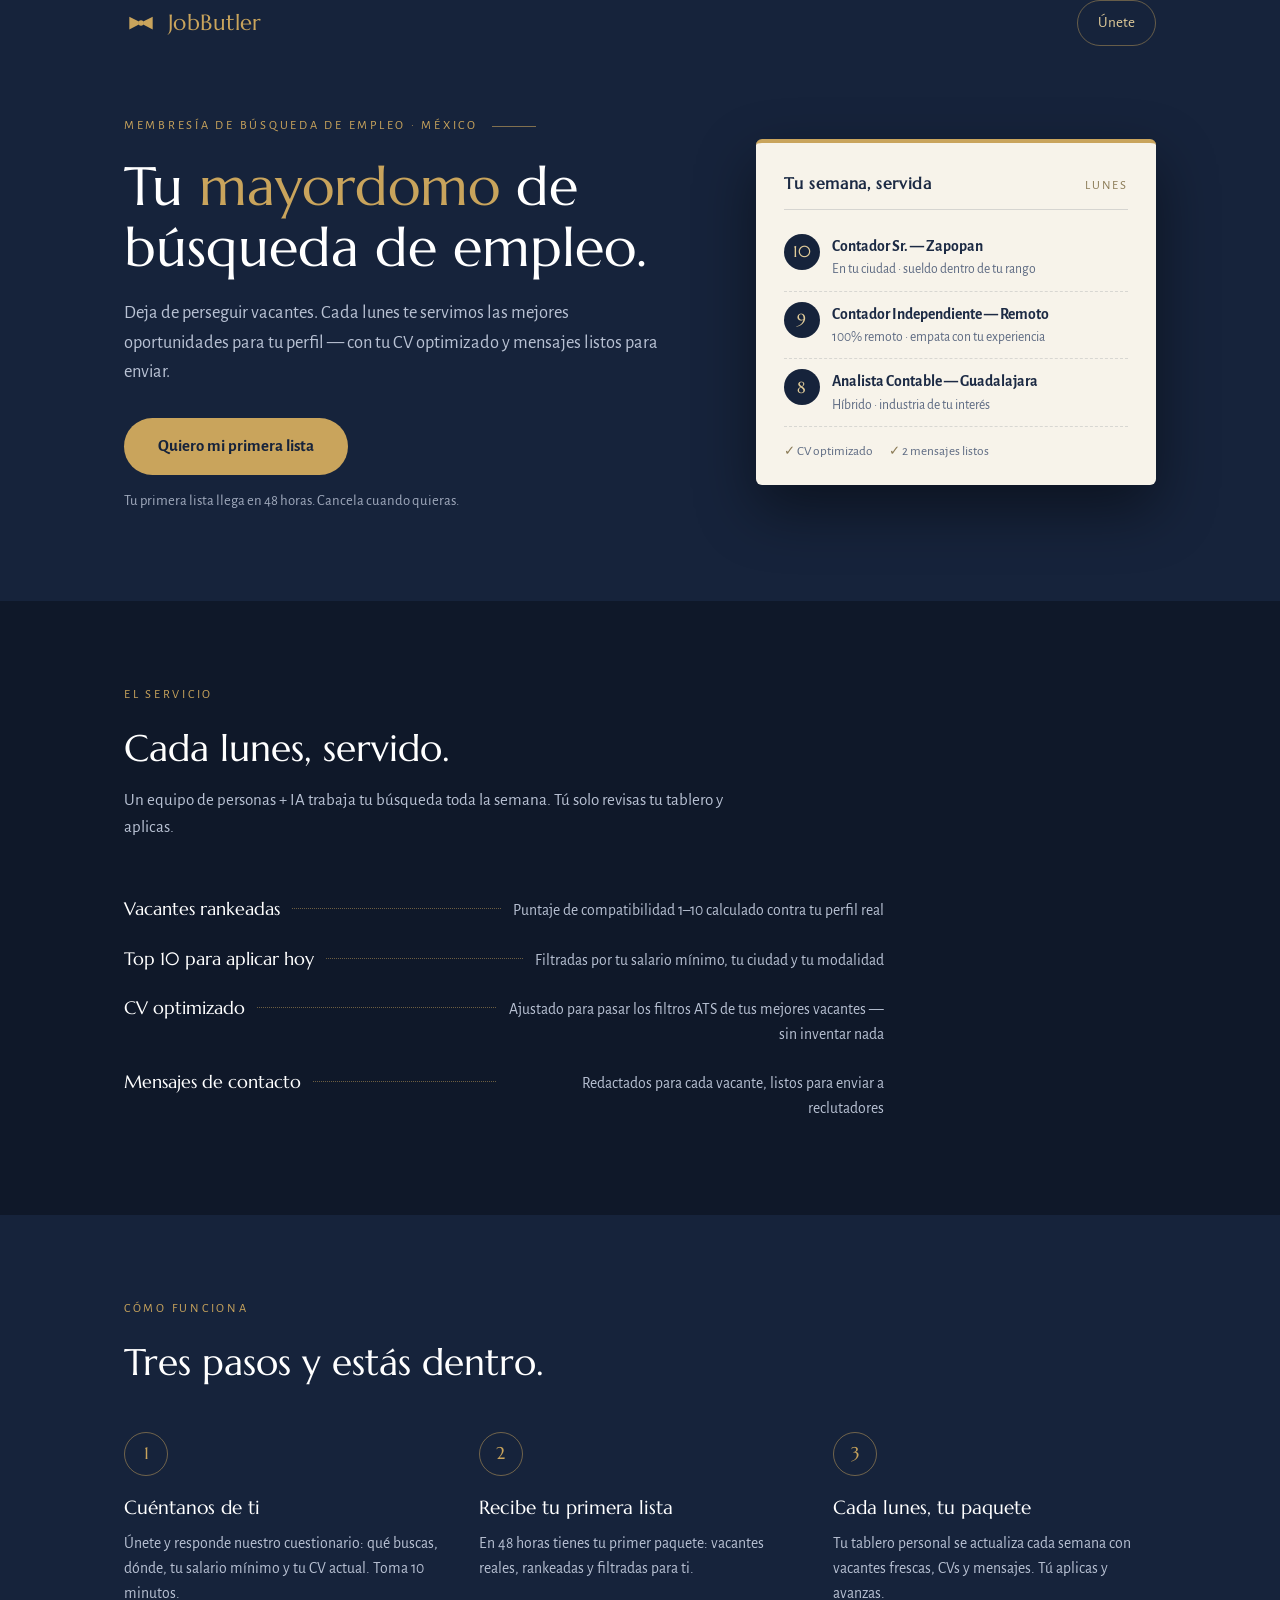
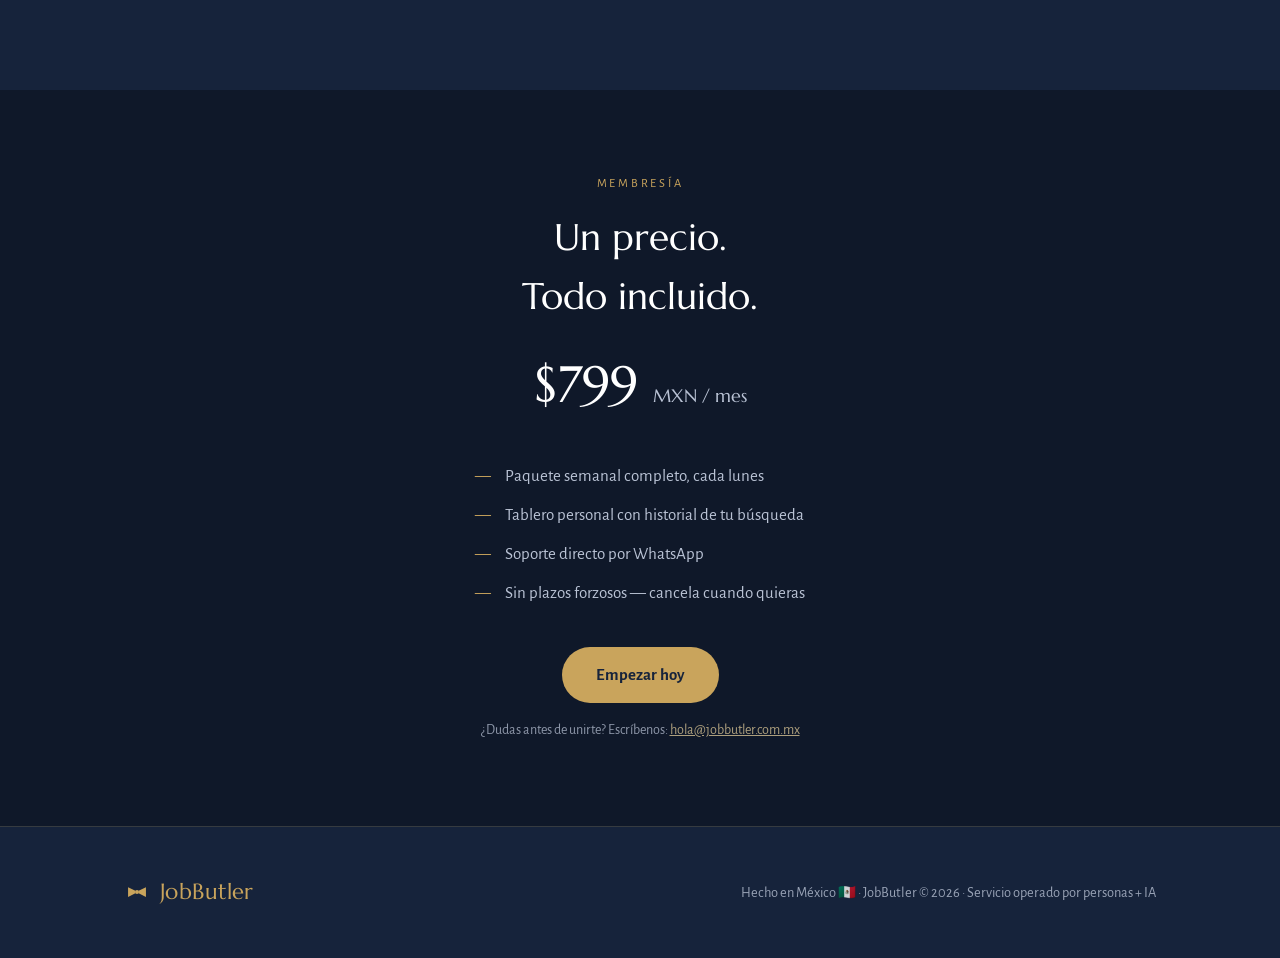
==== index.html @ 4d6b6c4d "fix(landing): correo de contacto a hola@jobbutler.com.mx" ====
<!DOCTYPE html>
<html lang="es">
<head>
<meta charset="UTF-8">
<meta name="viewport" content="width=device-width, initial-scale=1.0">
<title>JobButler — Tu mayordomo de búsqueda de empleo</title>
<meta name="description" content="JobButler es un servicio de membresía de búsqueda de empleo en México. Cada lunes recibes vacantes seleccionadas para tu perfil, tu CV optimizado para filtros ATS y mensajes listos para enviar. $799 MXN al mes.">
<meta property="og:title" content="JobButler — Tu mayordomo de búsqueda de empleo">
<meta property="og:description" content="Cada lunes: vacantes rankeadas para tu perfil, CV optimizado y mensajes listos. Primera lista en 48 horas.">
<meta property="og:type" content="website">
<link rel="icon" href="data:image/svg+xml,%3Csvg xmlns='http://www.w3.org/2000/svg' viewBox='0 0 64 64'%3E%3Crect width='64' height='64' rx='12' fill='%2316233B'/%3E%3Cpath d='M14 22 L28 30 L28 34 L14 42 Z M50 22 L36 30 L36 34 L50 42 Z' fill='%23C9A45C'/%3E%3Ccircle cx='32' cy='32' r='4.5' fill='%23C9A45C'/%3E%3C/svg%3E">
<link rel="preconnect" href="https://fonts.googleapis.com">
<link rel="preconnect" href="https://fonts.gstatic.com" crossorigin>
<link href="https://fonts.googleapis.com/css2?family=Marcellus&family=Alegreya+Sans:ital,wght@0,400;0,500;0,700;1,400&display=swap" rel="stylesheet">
<style>
  :root{
    --tinta:#16233B;
    --medianoche:#0F1829;
    --marfil:#F7F3EA;
    --oro:#C9A45C;
    --oro-palido:#E3CD9A;
    --niebla:#B9C2D4;
    --tinta-texto:#1C2A44;
  }
  *{margin:0;padding:0;box-sizing:border-box}
  html{scroll-behavior:smooth}
  body{
    background:var(--tinta);
    color:var(--niebla);
    font-family:"Alegreya Sans",system-ui,sans-serif;
    font-size:17px;line-height:1.6;
    -webkit-font-smoothing:antialiased;
  }
  h1,h2,.display{font-family:"Marcellus",serif;font-weight:400;color:#fff;text-wrap:balance}
  a{color:var(--oro-palido)}
  .wrap{max-width:1080px;margin:0 auto;padding:0 24px}

  /* ---- Nav ---- */
  nav{padding:22px 0}
  .nav-inner{display:flex;align-items:center;justify-content:space-between}
  .brand{display:flex;align-items:center;gap:10px;text-decoration:none}
  .brand span{font-family:"Marcellus",serif;font-size:1.35rem;color:var(--oro);letter-spacing:.02em}
  .nav-cta{font-size:.95rem;text-decoration:none;color:var(--oro-palido);border:1px solid rgba(201,164,92,.45);padding:10px 20px;border-radius:999px;transition:background .2s,color .2s;touch-action:manipulation}
  .nav-cta:hover{background:var(--oro);color:var(--tinta)}

  /* ---- Hero ---- */
  header.hero{padding-block:64px 88px}
  .hero-grid{display:grid;grid-template-columns:1.1fr .9fr;gap:56px;align-items:center}
  .eyebrow{
    display:inline-block;font-size:.78rem;letter-spacing:.22em;text-transform:uppercase;
    color:var(--oro);margin-bottom:20px;
  }
  .eyebrow::after{content:"";display:inline-block;width:44px;height:1px;background:var(--oro);margin-left:14px;vertical-align:middle;opacity:.6}
  h1{font-size:clamp(2.2rem,4.6vw,3.4rem);line-height:1.12;margin-bottom:20px}
  h1 em{font-style:normal;color:var(--oro)}
  .hero p.lead{font-size:1.15rem;max-width:32em;margin-bottom:32px}
  .cta{
    display:inline-block;background:var(--oro);color:var(--tinta);text-decoration:none;
    touch-action:manipulation;
    font-weight:700;font-size:1.05rem;padding:15px 34px;border-radius:999px;
    transition:transform .15s ease,box-shadow .15s ease;
  }
  .cta:hover{transform:translateY(-2px);box-shadow:0 10px 28px rgba(201,164,92,.28)}
  .cta:focus-visible,a:focus-visible{outline:2px solid var(--oro-palido);outline-offset:3px}
  .cta-note{display:block;margin-top:14px;font-size:.92rem;color:var(--niebla);opacity:.85}

  /* ---- La charola del lunes (signature) ---- */
  .charola{position:relative}
  .tray-card{
    background:var(--marfil);color:var(--tinta-texto);border-radius:6px;
    padding:28px 28px 22px;max-width:400px;margin-left:auto;
    box-shadow:0 24px 60px rgba(0,0,0,.45);
    border-top:4px solid var(--oro);
    animation:servir .7s ease-out both;
  }
  @keyframes servir{from{opacity:0;transform:translateY(22px)}to{opacity:1;transform:none}}
  @media (prefers-reduced-motion: reduce){
    .tray-card{animation:none}
    .cta{transition:none}
    html{scroll-behavior:auto}
  }
  .tray-head{display:flex;justify-content:space-between;align-items:baseline;border-bottom:1px solid rgba(28,42,68,.15);padding-bottom:12px;margin-bottom:14px}
  .tray-head strong{font-family:"Marcellus",serif;font-size:1.02rem;letter-spacing:.04em}
  .tray-head small{font-size:.78rem;letter-spacing:.14em;text-transform:uppercase;color:#8a7a55}
  .vacante{display:flex;gap:12px;align-items:flex-start;padding:10px 0;border-bottom:1px dashed rgba(28,42,68,.14)}
  .fit{
    flex:none;width:36px;height:36px;border-radius:50%;background:var(--tinta);color:var(--oro-palido);
    font-family:"Marcellus",serif;font-size:1rem;display:flex;align-items:center;justify-content:center;
  }
  .vacante .rol{font-size:.98rem;font-weight:700;color:var(--tinta-texto);margin:0}
  .vacante p{font-size:.85rem;color:#5d6a82}
  .tray-foot{display:flex;gap:16px;padding-top:14px;font-size:.83rem;color:#5d6a82}
  .tray-foot b{color:#8a7a55}

  /* ---- Menú de servicio ---- */
  section.menu{background:var(--medianoche);padding:84px 0}
  .section-eyebrow{font-size:.78rem;letter-spacing:.22em;text-transform:uppercase;color:var(--oro);display:block;margin-bottom:14px}
  h2{font-size:clamp(1.7rem,3vw,2.3rem);margin-bottom:8px}
  .menu-sub{margin-bottom:44px;max-width:36em}
  .menu-list{max-width:760px}
  .menu-item{display:flex;align-items:baseline;gap:12px;padding:10px 0}
  .menu-item .nombre{font-family:"Marcellus",serif;color:#fff;font-size:1.15rem;white-space:nowrap}
  .menu-item .puntos{flex:1;border-bottom:1px dotted rgba(201,164,92,.5);transform:translateY(-6px)}
  .menu-item .detalle{color:var(--niebla);font-size:.98rem;max-width:24em;text-align:right}

  /* ---- Cómo funciona ---- */
  section.pasos{padding-block:84px}
  .pasos-grid{display:grid;grid-template-columns:repeat(3,1fr);gap:32px;margin-top:40px}
  .paso .num{
    font-family:"Marcellus",serif;color:var(--oro);font-size:1.05rem;
    border:1px solid rgba(201,164,92,.5);width:44px;height:44px;border-radius:50%;
    display:flex;align-items:center;justify-content:center;margin-bottom:16px;
  }
  .paso h3{font-family:"Marcellus",serif;font-weight:400;color:#fff;font-size:1.2rem;margin-bottom:8px}
  .paso p{font-size:.98rem}

  /* ---- Precio ---- */
  section.precio{background:var(--medianoche);padding:84px 0;text-align:center}
  .precio-card{max-width:460px;margin:0 auto}
  .monto{font-family:"Marcellus",serif;color:#fff;font-size:3.2rem;margin:18px 0 4px}
  .monto small{font-size:1.1rem;color:var(--niebla)}
  .precio ul{list-style:none;margin:26px 0 34px;text-align:left;display:inline-block}
  .precio li{padding:6px 0 6px 30px;position:relative}
  .precio li::before{content:"—";color:var(--oro);position:absolute;left:0}
  .fine{font-size:.88rem;opacity:.75;margin-top:16px}

  /* ---- Footer ---- */
  footer{padding:48px 0;border-top:1px solid rgba(201,164,92,.18)}
  .foot-inner{display:flex;justify-content:space-between;align-items:center;gap:20px;flex-wrap:wrap}
  footer p{font-size:.9rem;opacity:.8}

  @media (max-width:820px){
    .hero-grid{grid-template-columns:1fr;gap:44px}
    .tray-card{margin:0 auto}
    .pasos-grid{grid-template-columns:1fr}
    .menu-item{flex-direction:column;gap:4px}
    .menu-item .nombre{white-space:normal}
    .menu-item .puntos{display:none}
    .menu-item .detalle{text-align:left;max-width:none}
    .menu-item{border-bottom:1px dotted rgba(201,164,92,.35);padding:14px 0}
  }
</style>
</head>
<body>

<nav class="wrap">
  <div class="nav-inner">
    <a class="brand" href="#" aria-label="JobButler inicio">
      <svg width="34" height="34" viewBox="0 0 64 64" aria-hidden="true"><path d="M10 20 L28 29 L28 35 L10 44 Z M54 20 L36 29 L36 35 L54 44 Z" fill="#C9A45C"/><circle cx="32" cy="32" r="5" fill="#C9A45C"/></svg>
      <span>JobButler</span>
    </a>
    <a class="nav-cta" href="https://buy.stripe.com/3cI00jcpn9BX68r1dqcwg00">Únete</a>
  </div>
</nav>

<header class="hero wrap">
  <div class="hero-grid">
    <div>
      <span class="eyebrow">Membresía de búsqueda de empleo · México</span>
      <h1>Tu <em>mayordomo</em> de búsqueda de empleo.</h1>
      <p class="lead">Deja de perseguir vacantes. Cada lunes te servimos las mejores oportunidades para tu perfil — con tu CV optimizado y mensajes listos para enviar.</p>
      <a class="cta" href="https://buy.stripe.com/3cI00jcpn9BX68r1dqcwg00">Quiero mi primera lista</a>
      <span class="cta-note">Tu primera lista llega en 48 horas. Cancela cuando quieras.</span>
    </div>
    <div class="charola">
      <div class="tray-card" role="img" aria-label="Ejemplo del paquete semanal de JobButler: tres vacantes con puntaje de compatibilidad, CV optimizado y mensajes listos">
        <div class="tray-head">
          <strong>Tu semana, servida</strong>
          <small>Lunes</small>
        </div>
        <div class="vacante">
          <div class="fit">10</div>
          <div><p class="rol">Contador Sr. — Zapopan</p><p>En tu ciudad · sueldo dentro de tu rango</p></div>
        </div>
        <div class="vacante">
          <div class="fit">9</div>
          <div><p class="rol">Contador Independiente — Remoto</p><p>100% remoto · empata con tu experiencia</p></div>
        </div>
        <div class="vacante">
          <div class="fit">8</div>
          <div><p class="rol">Analista Contable — Guadalajara</p><p>Híbrido · industria de tu interés</p></div>
        </div>
        <div class="tray-foot">
          <span><b>✓</b> CV optimizado</span>
          <span><b>✓</b> 2 mensajes listos</span>
        </div>
      </div>
    </div>
  </div>
</header>

<section class="menu">
  <div class="wrap">
    <span class="section-eyebrow">El servicio</span>
    <h2>Cada lunes, servido.</h2>
    <p class="menu-sub">Un equipo de personas + IA trabaja tu búsqueda toda la semana. Tú solo revisas tu tablero y aplicas.</p>
    <div class="menu-list">
      <div class="menu-item">
        <span class="nombre">Vacantes rankeadas</span><span class="puntos"></span>
        <span class="detalle">Puntaje de compatibilidad 1–10 calculado contra tu perfil real</span>
      </div>
      <div class="menu-item">
        <span class="nombre">Top 10 para aplicar hoy</span><span class="puntos"></span>
        <span class="detalle">Filtradas por tu salario mínimo, tu ciudad y tu modalidad</span>
      </div>
      <div class="menu-item">
        <span class="nombre">CV optimizado</span><span class="puntos"></span>
        <span class="detalle">Ajustado para pasar los filtros ATS de tus mejores vacantes — sin inventar nada</span>
      </div>
      <div class="menu-item">
        <span class="nombre">Mensajes de contacto</span><span class="puntos"></span>
        <span class="detalle">Redactados para cada vacante, listos para enviar a reclutadores</span>
      </div>
    </div>
  </div>
</section>

<section class="pasos wrap">
  <span class="section-eyebrow">Cómo funciona</span>
  <h2>Tres pasos y estás dentro.</h2>
  <div class="pasos-grid">
    <div class="paso">
      <div class="num">1</div>
      <h3>Cuéntanos de ti</h3>
      <p>Únete y responde nuestro cuestionario: qué buscas, dónde, tu salario mínimo y tu CV actual. Toma 10 minutos.</p>
    </div>
    <div class="paso">
      <div class="num">2</div>
      <h3>Recibe tu primera lista</h3>
      <p>En 48 horas tienes tu primer paquete: vacantes reales, rankeadas y filtradas para ti.</p>
    </div>
    <div class="paso">
      <div class="num">3</div>
      <h3>Cada lunes, tu paquete</h3>
      <p>Tu tablero personal se actualiza cada semana con vacantes frescas, CVs y mensajes. Tú aplicas y avanzas.</p>
    </div>
  </div>
</section>

<section class="precio">
  <div class="wrap precio-card">
    <span class="section-eyebrow">Membresía</span>
    <h2>Un precio. Todo incluido.</h2>
    <div class="monto">$799 <small>MXN / mes</small></div>
    <ul>
      <li>Paquete semanal completo, cada lunes</li>
      <li>Tablero personal con historial de tu búsqueda</li>
      <li>Soporte directo por WhatsApp</li>
      <li>Sin plazos forzosos — cancela cuando quieras</li>
    </ul>
    <br>
    <a class="cta" href="https://buy.stripe.com/3cI00jcpn9BX68r1dqcwg00">Empezar hoy</a>
    <p class="fine">¿Dudas antes de unirte? Escríbenos: <a href="mailto:hola@jobbutler.com.mx">hola@jobbutler.com.mx</a></p>
  </div>
</section>

<footer>
  <div class="wrap foot-inner">
    <a class="brand" href="#" aria-label="JobButler">
      <svg width="26" height="26" viewBox="0 0 64 64" aria-hidden="true"><path d="M10 20 L28 29 L28 35 L10 44 Z M54 20 L36 29 L36 35 L54 44 Z" fill="#C9A45C"/><circle cx="32" cy="32" r="5" fill="#C9A45C"/></svg>
      <span>JobButler</span>
    </a>
    <p>Hecho en México 🇲🇽 · JobButler © 2026 · Servicio operado por personas + IA</p>
  </div>
</footer>

</body>
</html>
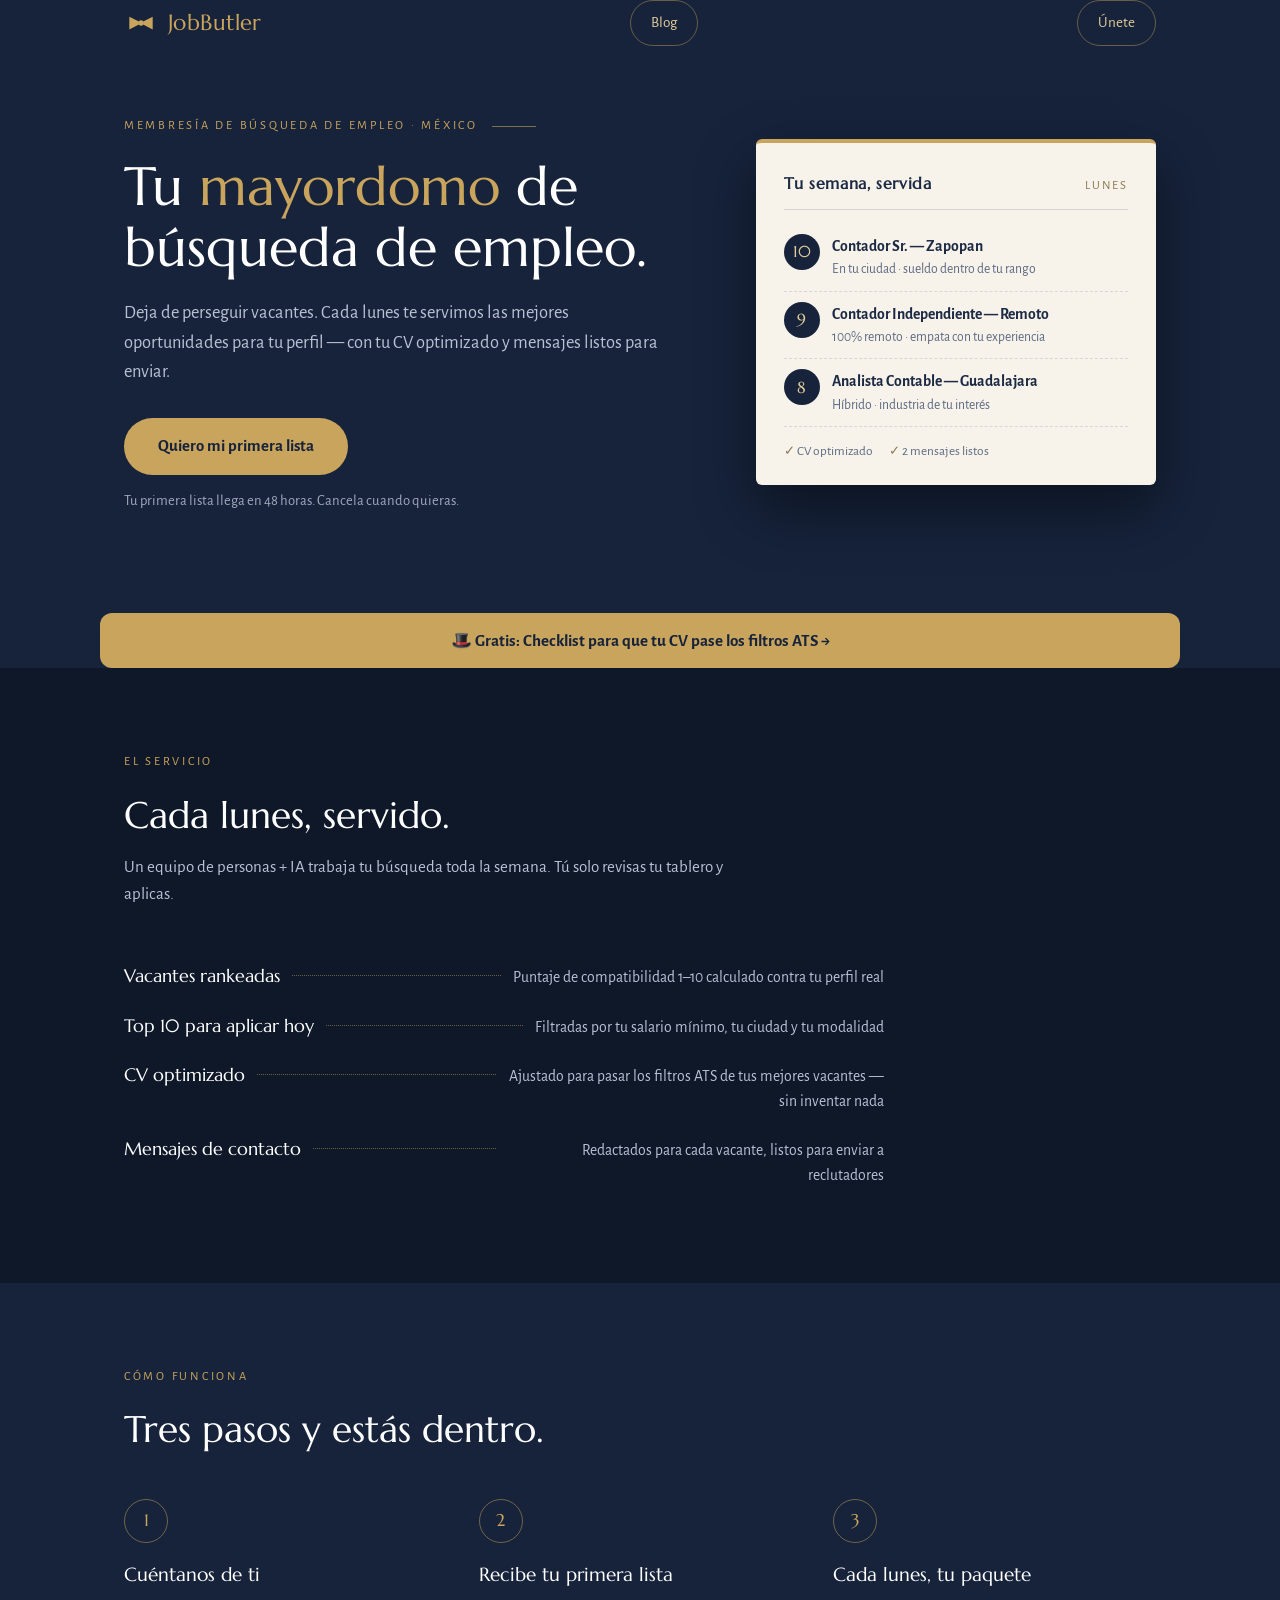
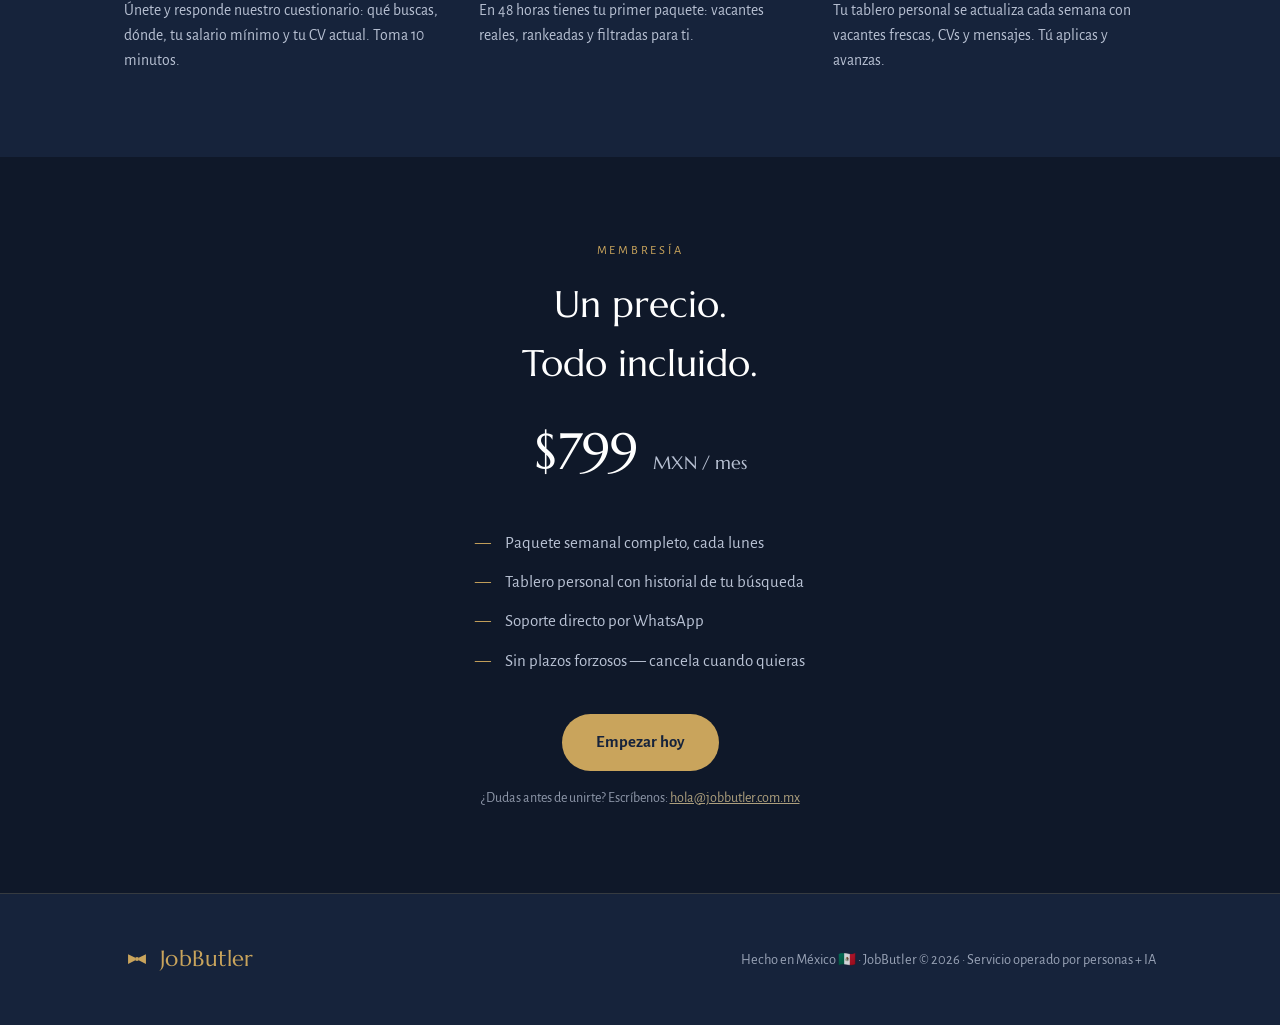
==== commit fe4cda30: "feat: blog + lead magnet — index.html" ====
--- a/index.html
+++ b/index.html
@@ -4,10 +4,23 @@
 <meta charset="UTF-8">
 <meta name="viewport" content="width=device-width, initial-scale=1.0">
 <title>JobButler — Tu mayordomo de búsqueda de empleo</title>
-<meta name="description" content="JobButler es un servicio de membresía de búsqueda de empleo en México. Cada lunes recibes vacantes seleccionadas para tu perfil, tu CV optimizado para filtros ATS y mensajes listos para enviar. $799 MXN al mes.">
+<meta name="description" content="Servicio de búsqueda de empleo en México: cada lunes, vacantes para tu perfil, CV optimizado para ATS y mensajes listos. Membresía $799 MXN/mes.">
 <meta property="og:title" content="JobButler — Tu mayordomo de búsqueda de empleo">
 <meta property="og:description" content="Cada lunes: vacantes rankeadas para tu perfil, CV optimizado y mensajes listos. Primera lista en 48 horas.">
 <meta property="og:type" content="website">
+<meta property="og:url" content="https://jobbutler.com.mx/">
+<meta property="og:site_name" content="JobButler">
+<meta property="og:locale" content="es_MX">
+<meta property="og:image" content="https://jobbutler.com.mx/og-image.png">
+<meta property="og:image:width" content="1200">
+<meta property="og:image:height" content="630">
+<meta property="og:image:alt" content="JobButler — tu mayordomo de búsqueda de empleo. jobbutler.com.mx · $799 MXN al mes.">
+<meta name="twitter:card" content="summary_large_image">
+<meta name="twitter:title" content="JobButler — Tu mayordomo de búsqueda de empleo">
+<meta name="twitter:description" content="Cada lunes: vacantes rankeadas para tu perfil, CV optimizado y mensajes listos. Primera lista en 48 horas.">
+<meta name="twitter:image" content="https://jobbutler.com.mx/og-image.png">
+<link rel="canonical" href="https://jobbutler.com.mx/">
+<meta name="theme-color" content="#16233B">
 <link rel="icon" href="data:image/svg+xml,%3Csvg xmlns='http://www.w3.org/2000/svg' viewBox='0 0 64 64'%3E%3Crect width='64' height='64' rx='12' fill='%2316233B'/%3E%3Cpath d='M14 22 L28 30 L28 34 L14 42 Z M50 22 L36 30 L36 34 L50 42 Z' fill='%23C9A45C'/%3E%3Ccircle cx='32' cy='32' r='4.5' fill='%23C9A45C'/%3E%3C/svg%3E">
 <link rel="preconnect" href="https://fonts.googleapis.com">
 <link rel="preconnect" href="https://fonts.gstatic.com" crossorigin>
@@ -140,6 +153,42 @@
     .menu-item{border-bottom:1px dotted rgba(201,164,92,.35);padding:14px 0}
   }
 </style>
+<script type="application/ld+json">
+{
+  "@context": "https://schema.org",
+  "@graph": [
+    {
+      "@type": "Organization",
+      "@id": "https://jobbutler.com.mx/#organization",
+      "name": "JobButler",
+      "url": "https://jobbutler.com.mx/",
+      "email": "hola@jobbutler.com.mx",
+      "logo": "https://jobbutler.com.mx/og-image.png",
+      "description": "Servicio de membresía de búsqueda de empleo en México.",
+      "areaServed": { "@type": "Country", "name": "México" },
+      "sameAs": [
+        "https://www.instagram.com/jobbutler.mx/",
+        "https://www.facebook.com/profile.php?id=61591556472689"
+      ]
+    },
+    {
+      "@type": "Service",
+      "name": "Membresía JobButler",
+      "serviceType": "Búsqueda de empleo asistida",
+      "provider": { "@id": "https://jobbutler.com.mx/#organization" },
+      "areaServed": { "@type": "Country", "name": "México" },
+      "description": "Cada lunes: vacantes seleccionadas y rankeadas para tu perfil, CV optimizado para filtros ATS y mensajes listos para enviar.",
+      "offers": {
+        "@type": "Offer",
+        "price": "799",
+        "priceCurrency": "MXN",
+        "url": "https://jobbutler.com.mx/",
+        "availability": "https://schema.org/InStock"
+      }
+    }
+  ]
+}
+</script>
 </head>
 <body>
 
@@ -149,6 +198,7 @@
       <svg width="34" height="34" viewBox="0 0 64 64" aria-hidden="true"><path d="M10 20 L28 29 L28 35 L10 44 Z M54 20 L36 29 L36 35 L54 44 Z" fill="#C9A45C"/><circle cx="32" cy="32" r="5" fill="#C9A45C"/></svg>
       <span>JobButler</span>
     </a>
+    <a class="nav-cta" href="/blog/" style="margin-right:10px">Blog</a>
     <a class="nav-cta" href="https://buy.stripe.com/3cI00jcpn9BX68r1dqcwg00">Únete</a>
   </div>
 </nav>
@@ -188,6 +238,12 @@
     </div>
   </div>
 </header>
+
+<section class="wrap" style="padding:12px 0 0">
+  <a href="/checklist" style="display:block;background:var(--oro);color:var(--tinta);text-align:center;padding:14px;border-radius:12px;text-decoration:none;font-weight:700">
+    🎩 Gratis: Checklist para que tu CV pase los filtros ATS →
+  </a>
+</section>
 
 <section class="menu">
   <div class="wrap">
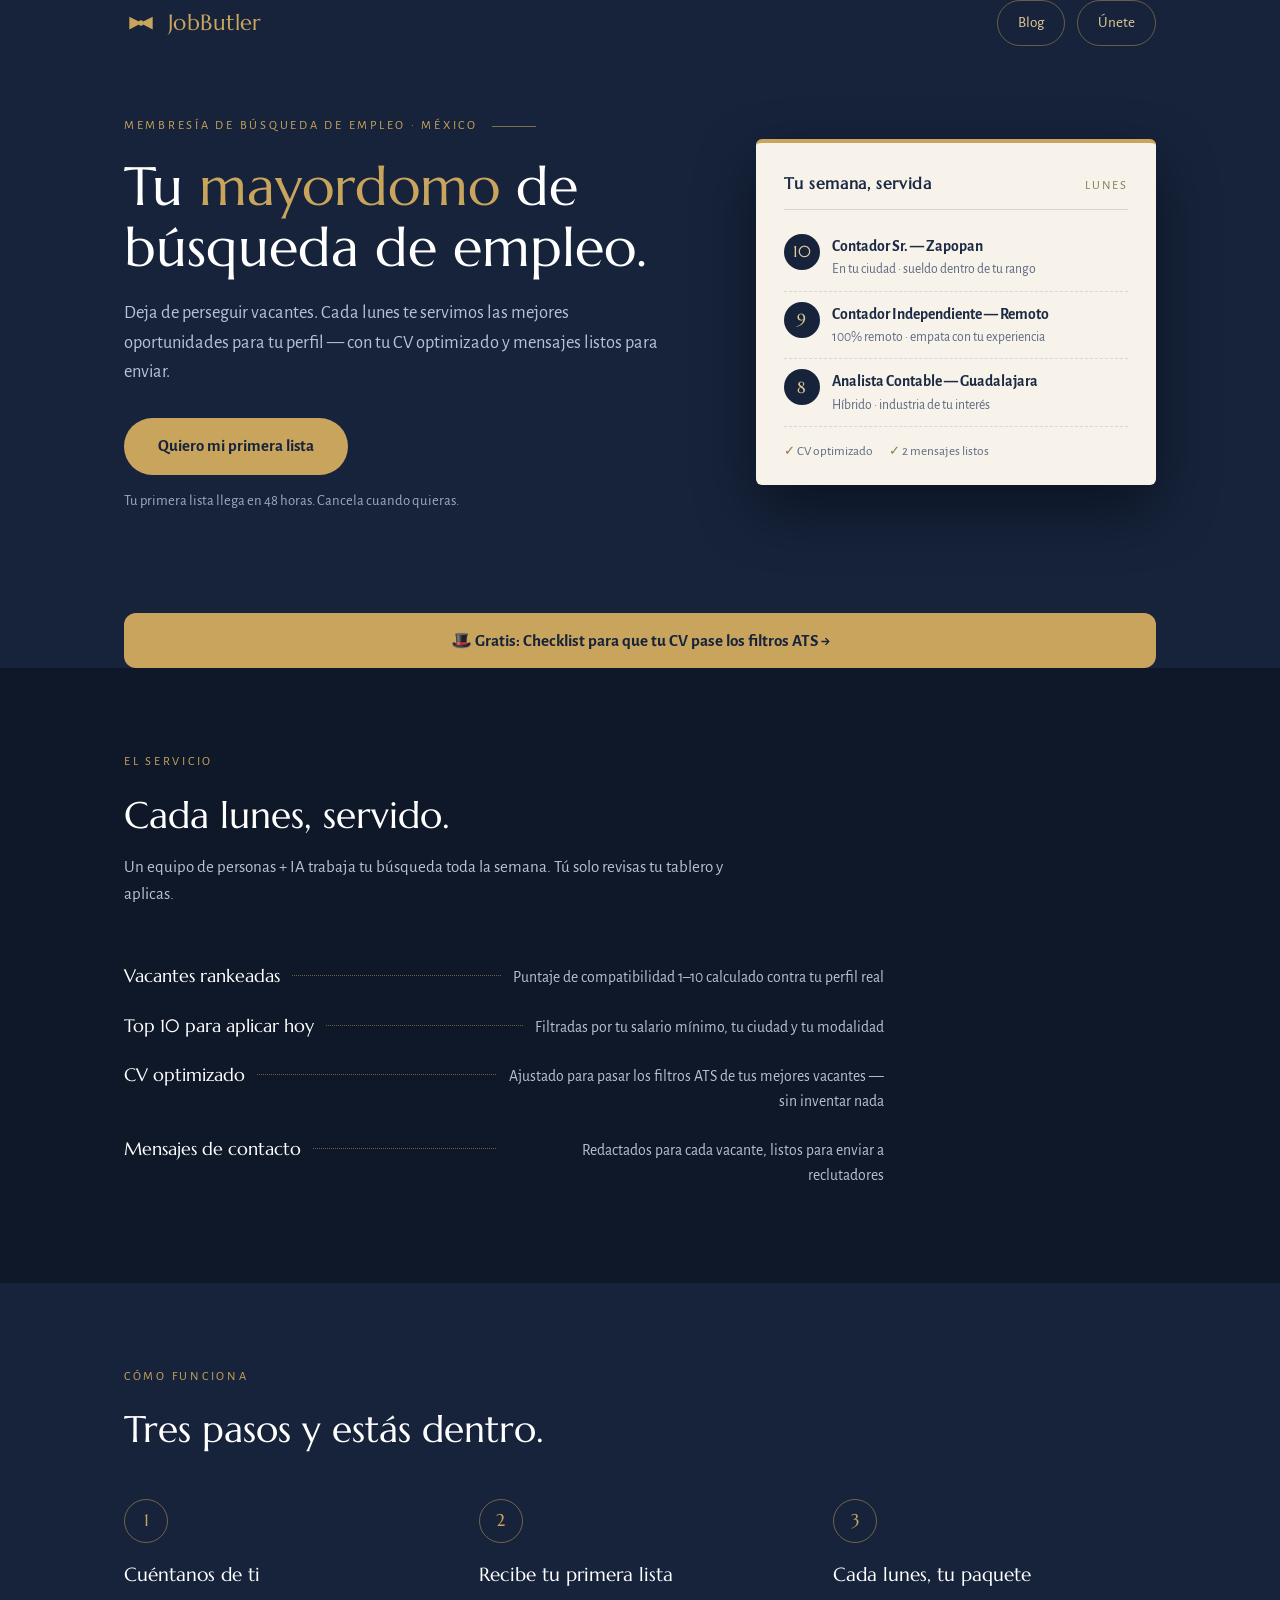
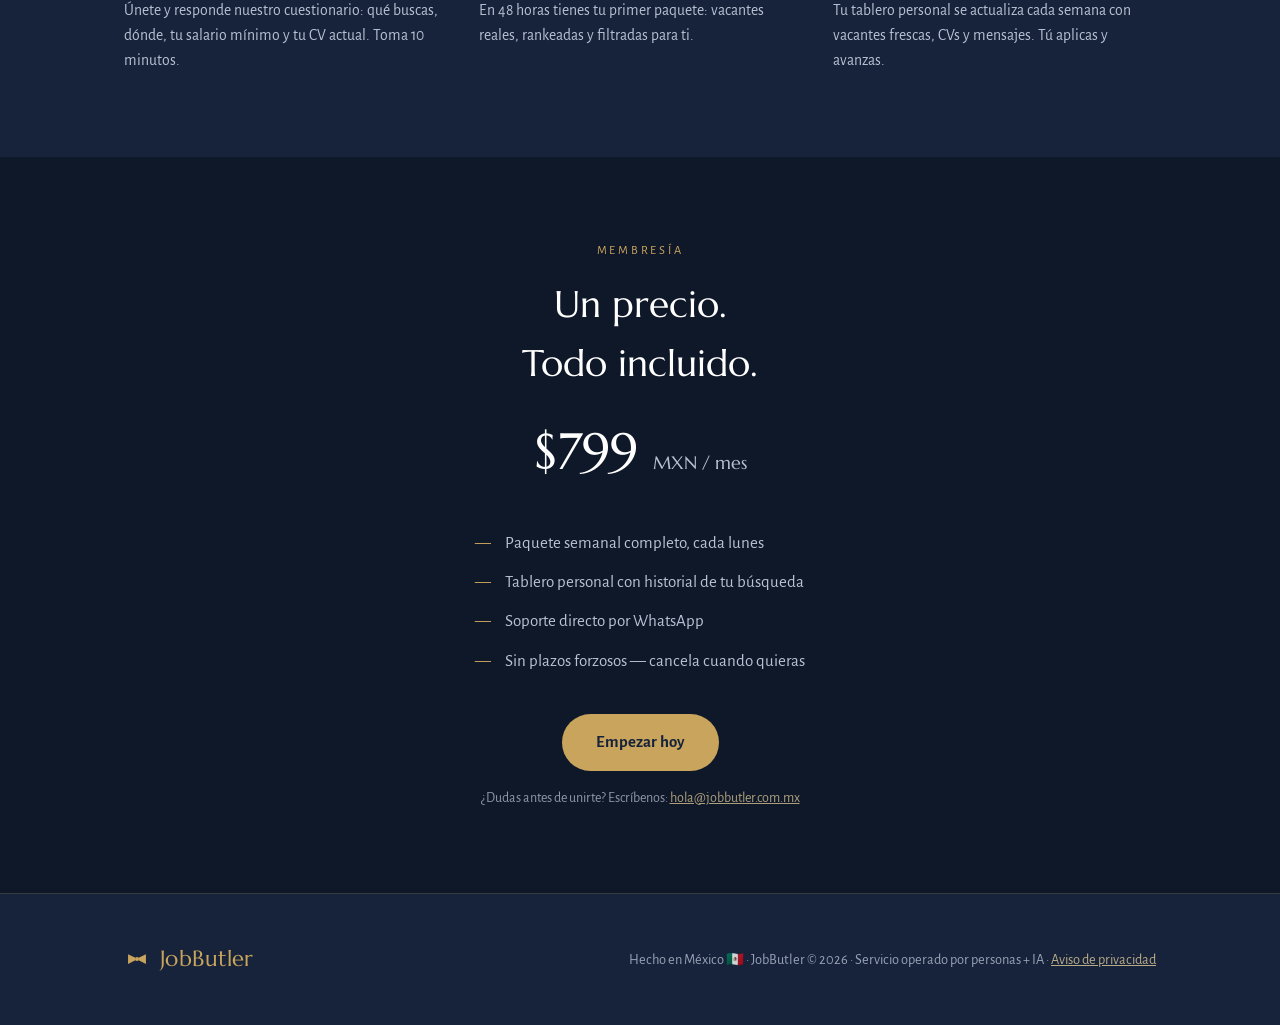
==== commit 5f4c85c8: "feat(landing): sync — aviso de privacidad, artículo verificar-vacante-real y mejoras /gracias - Nuev" ====
--- a/index.html
+++ b/index.html
@@ -53,6 +53,7 @@
   .nav-inner{display:flex;align-items:center;justify-content:space-between}
   .brand{display:flex;align-items:center;gap:10px;text-decoration:none}
   .brand span{font-family:"Marcellus",serif;font-size:1.35rem;color:var(--oro);letter-spacing:.02em}
+  .nav-actions{display:flex;align-items:center;gap:12px}
   .nav-cta{font-size:.95rem;text-decoration:none;color:var(--oro-palido);border:1px solid rgba(201,164,92,.45);padding:10px 20px;border-radius:999px;transition:background .2s,color .2s;touch-action:manipulation}
   .nav-cta:hover{background:var(--oro);color:var(--tinta)}
 
@@ -189,6 +190,48 @@
   ]
 }
 </script>
+<!-- ============ Analytics JobButler ============ -->
+<!-- Google Analytics 4 -->
+<script async src="https://www.googletagmanager.com/gtag/js?id=G-FFX7Y2XMXC"></script>
+<script>
+  window.dataLayer = window.dataLayer || [];
+  function gtag(){dataLayer.push(arguments);}
+  gtag('js', new Date());
+  gtag('config', 'G-FFX7Y2XMXC');
+</script>
+<!-- Meta Pixel -->
+<script>
+  !function(f,b,e,v,n,t,s){if(f.fbq)return;n=f.fbq=function(){n.callMethod?
+  n.callMethod.apply(n,arguments):n.queue.push(arguments)};if(!f._fbq)f._fbq=n;
+  n.push=n;n.loaded=!0;n.version='2.0';n.queue=[];t=b.createElement(e);t.async=!0;
+  t.src=v;s=b.getElementsByTagName(e)[0];s.parentNode.insertBefore(t,s)}(window,
+  document,'script','https://connect.facebook.net/en_US/fbevents.js');
+  fbq('init', '1010331998433627');
+  fbq('track', 'PageView');
+</script>
+<noscript><img height="1" width="1" style="display:none"
+  src="https://www.facebook.com/tr?id=1010331998433627&ev=PageView&noscript=1"/></noscript>
+<!-- Eventos del embudo -->
+<script>
+  document.addEventListener('DOMContentLoaded', function () {
+    document.querySelectorAll('a[href*="buy.stripe.com"]').forEach(function (el) {
+      el.addEventListener('click', function () {
+        if (window.gtag) gtag('event', 'begin_checkout', {
+          currency: 'MXN', value: 799,
+          items: [{ item_name: 'Membresia JobButler' }]
+        });
+        if (window.fbq) fbq('track', 'InitiateCheckout', { currency: 'MXN', value: 799 });
+      });
+    });
+    document.querySelectorAll('a[href*="/checklist"]').forEach(function (el) {
+      el.addEventListener('click', function () {
+        if (window.gtag) gtag('event', 'generate_lead', { item_name: 'Checklist ATS' });
+        if (window.fbq) fbq('track', 'Lead', { content_name: 'Checklist ATS' });
+      });
+    });
+  });
+</script>
+<!-- ============ /Analytics JobButler ============ -->
 </head>
 <body>
 
@@ -198,8 +241,10 @@
       <svg width="34" height="34" viewBox="0 0 64 64" aria-hidden="true"><path d="M10 20 L28 29 L28 35 L10 44 Z M54 20 L36 29 L36 35 L54 44 Z" fill="#C9A45C"/><circle cx="32" cy="32" r="5" fill="#C9A45C"/></svg>
       <span>JobButler</span>
     </a>
-    <a class="nav-cta" href="/blog/" style="margin-right:10px">Blog</a>
-    <a class="nav-cta" href="https://buy.stripe.com/3cI00jcpn9BX68r1dqcwg00">Únete</a>
+    <div class="nav-actions">
+      <a class="nav-cta" href="/blog/">Blog</a>
+      <a class="nav-cta" href="https://buy.stripe.com/3cI00jcpn9BX68r1dqcwg00">Únete</a>
+    </div>
   </div>
 </nav>
 
@@ -239,7 +284,7 @@
   </div>
 </header>
 
-<section class="wrap" style="padding:12px 0 0">
+<section class="wrap" style="padding:12px 24px 0">
   <a href="/checklist" style="display:block;background:var(--oro);color:var(--tinta);text-align:center;padding:14px;border-radius:12px;text-decoration:none;font-weight:700">
     🎩 Gratis: Checklist para que tu CV pase los filtros ATS →
   </a>
@@ -316,7 +361,7 @@
       <svg width="26" height="26" viewBox="0 0 64 64" aria-hidden="true"><path d="M10 20 L28 29 L28 35 L10 44 Z M54 20 L36 29 L36 35 L54 44 Z" fill="#C9A45C"/><circle cx="32" cy="32" r="5" fill="#C9A45C"/></svg>
       <span>JobButler</span>
     </a>
-    <p>Hecho en México 🇲🇽 · JobButler © 2026 · Servicio operado por personas + IA</p>
+    <p>Hecho en México 🇲🇽 · JobButler © 2026 · Servicio operado por personas + IA · <a href="/privacidad">Aviso de privacidad</a></p>
   </div>
 </footer>
 
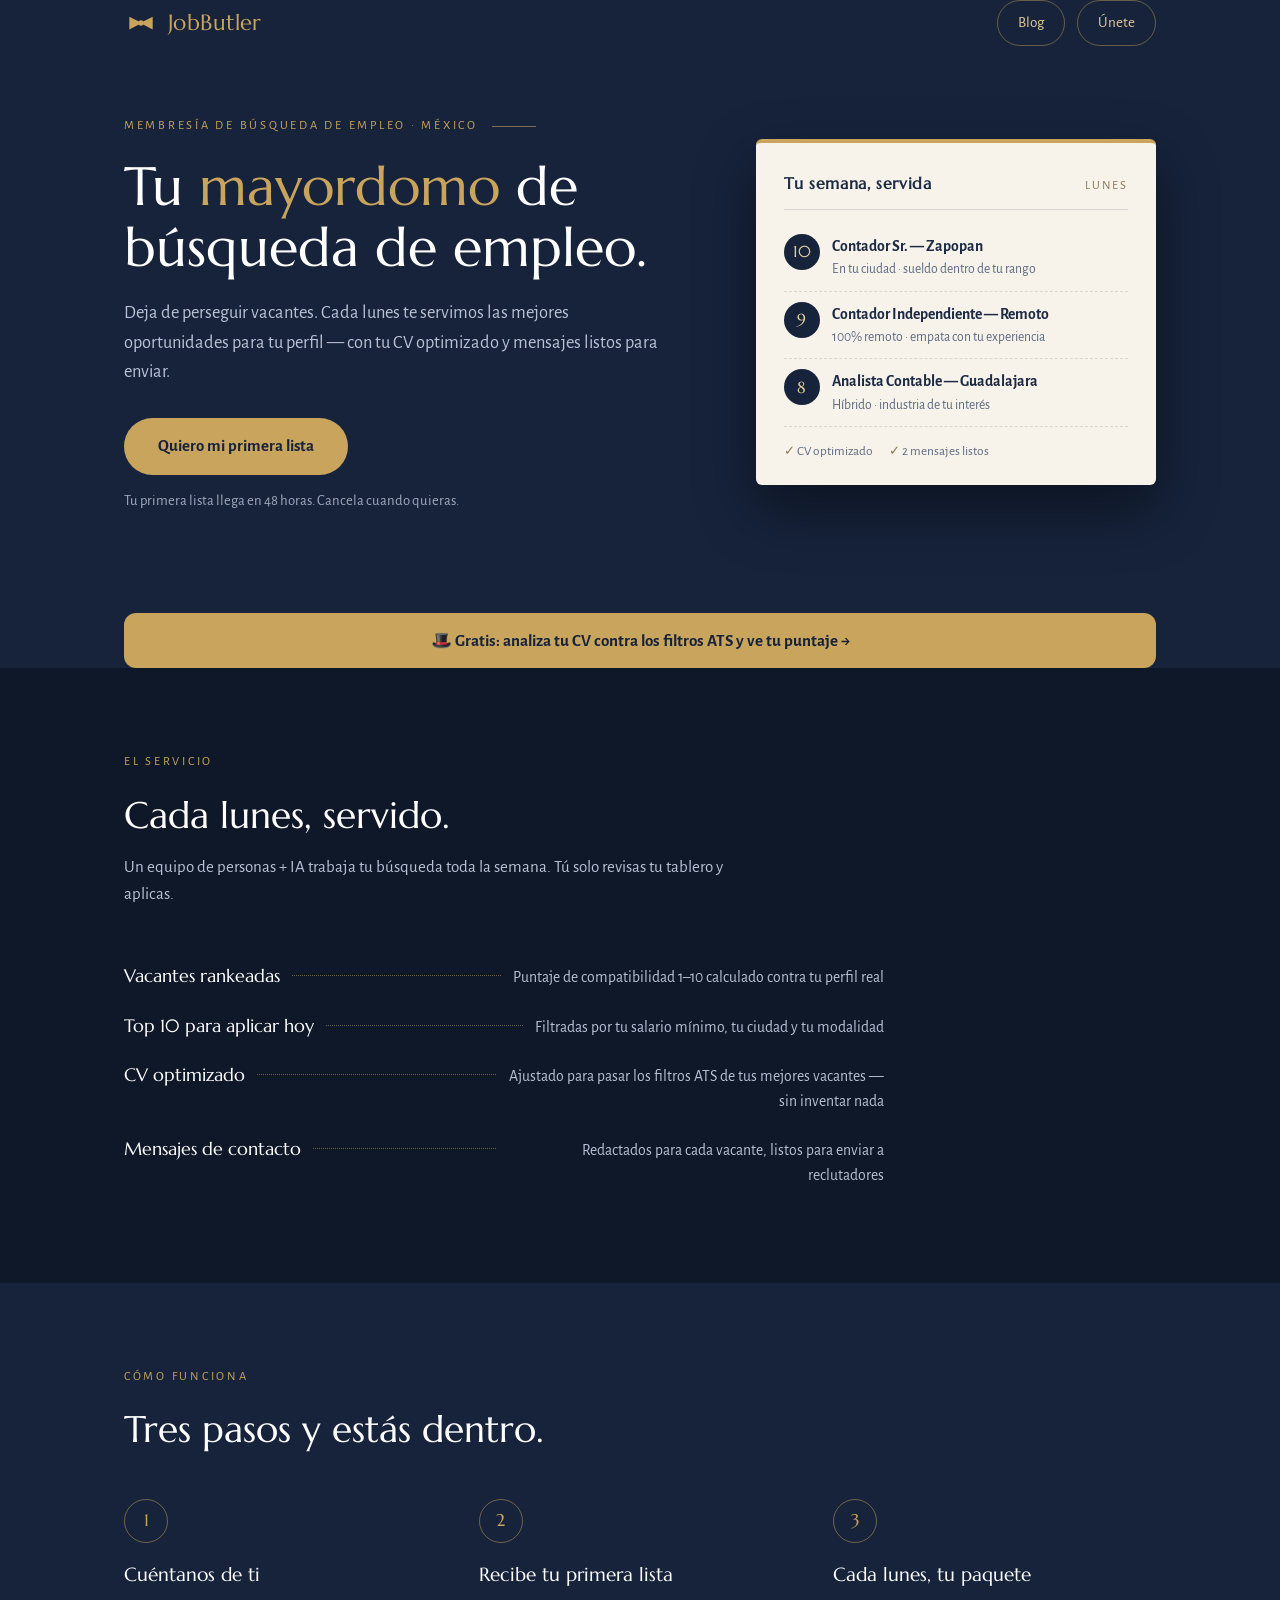
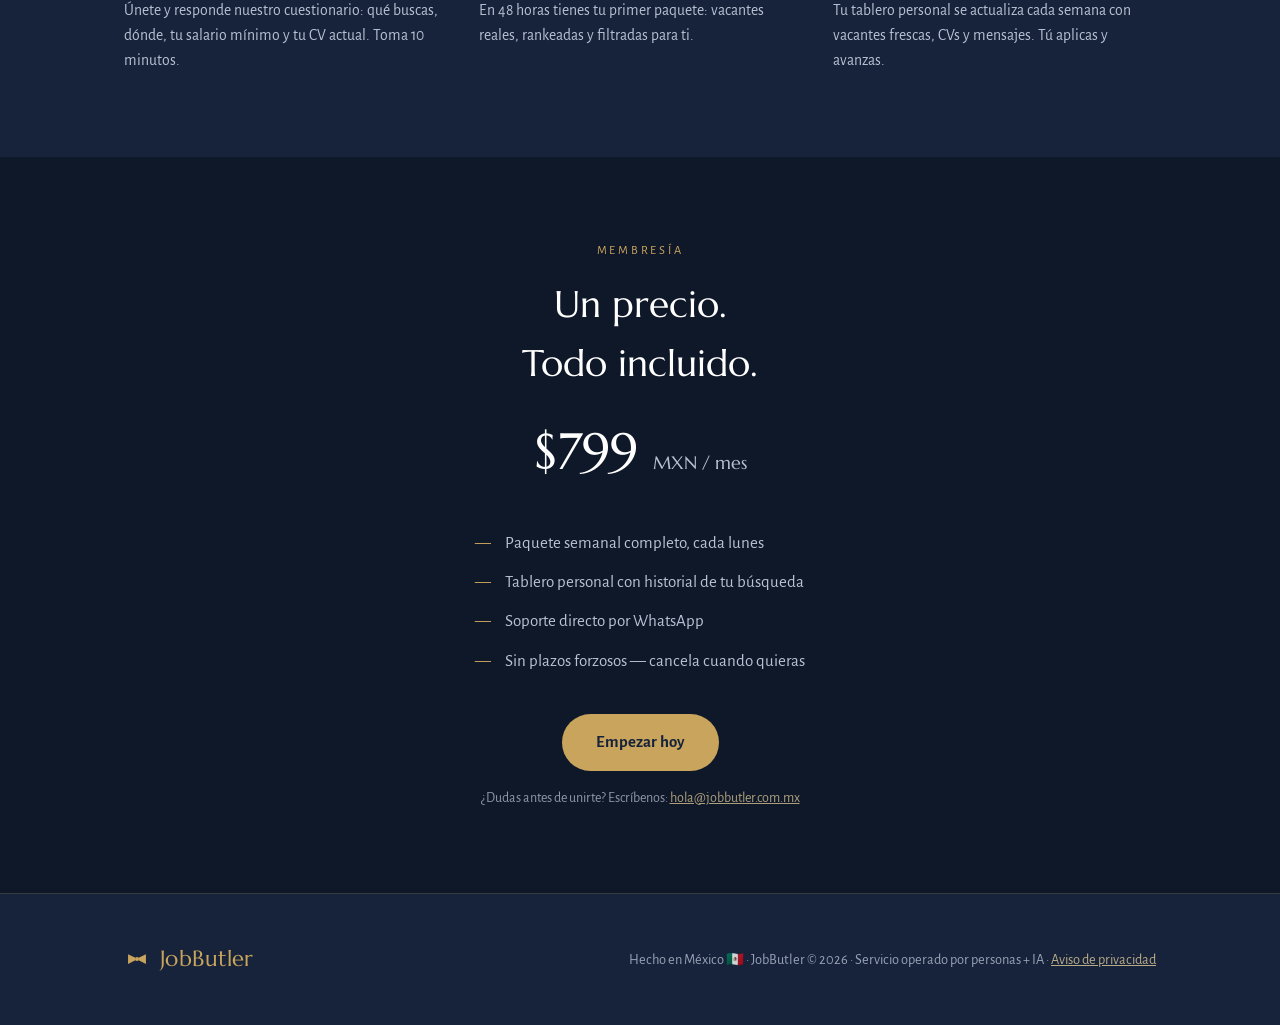
==== commit e4d010ee: "feat(landing): banner del index promociona el analizador ATS" ====
--- a/index.html
+++ b/index.html
@@ -286,7 +286,7 @@
 
 <section class="wrap" style="padding:12px 24px 0">
   <a href="/checklist" style="display:block;background:var(--oro);color:var(--tinta);text-align:center;padding:14px;border-radius:12px;text-decoration:none;font-weight:700">
-    🎩 Gratis: Checklist para que tu CV pase los filtros ATS →
+    🎩 Gratis: analiza tu CV contra los filtros ATS y ve tu puntaje →
   </a>
 </section>
 
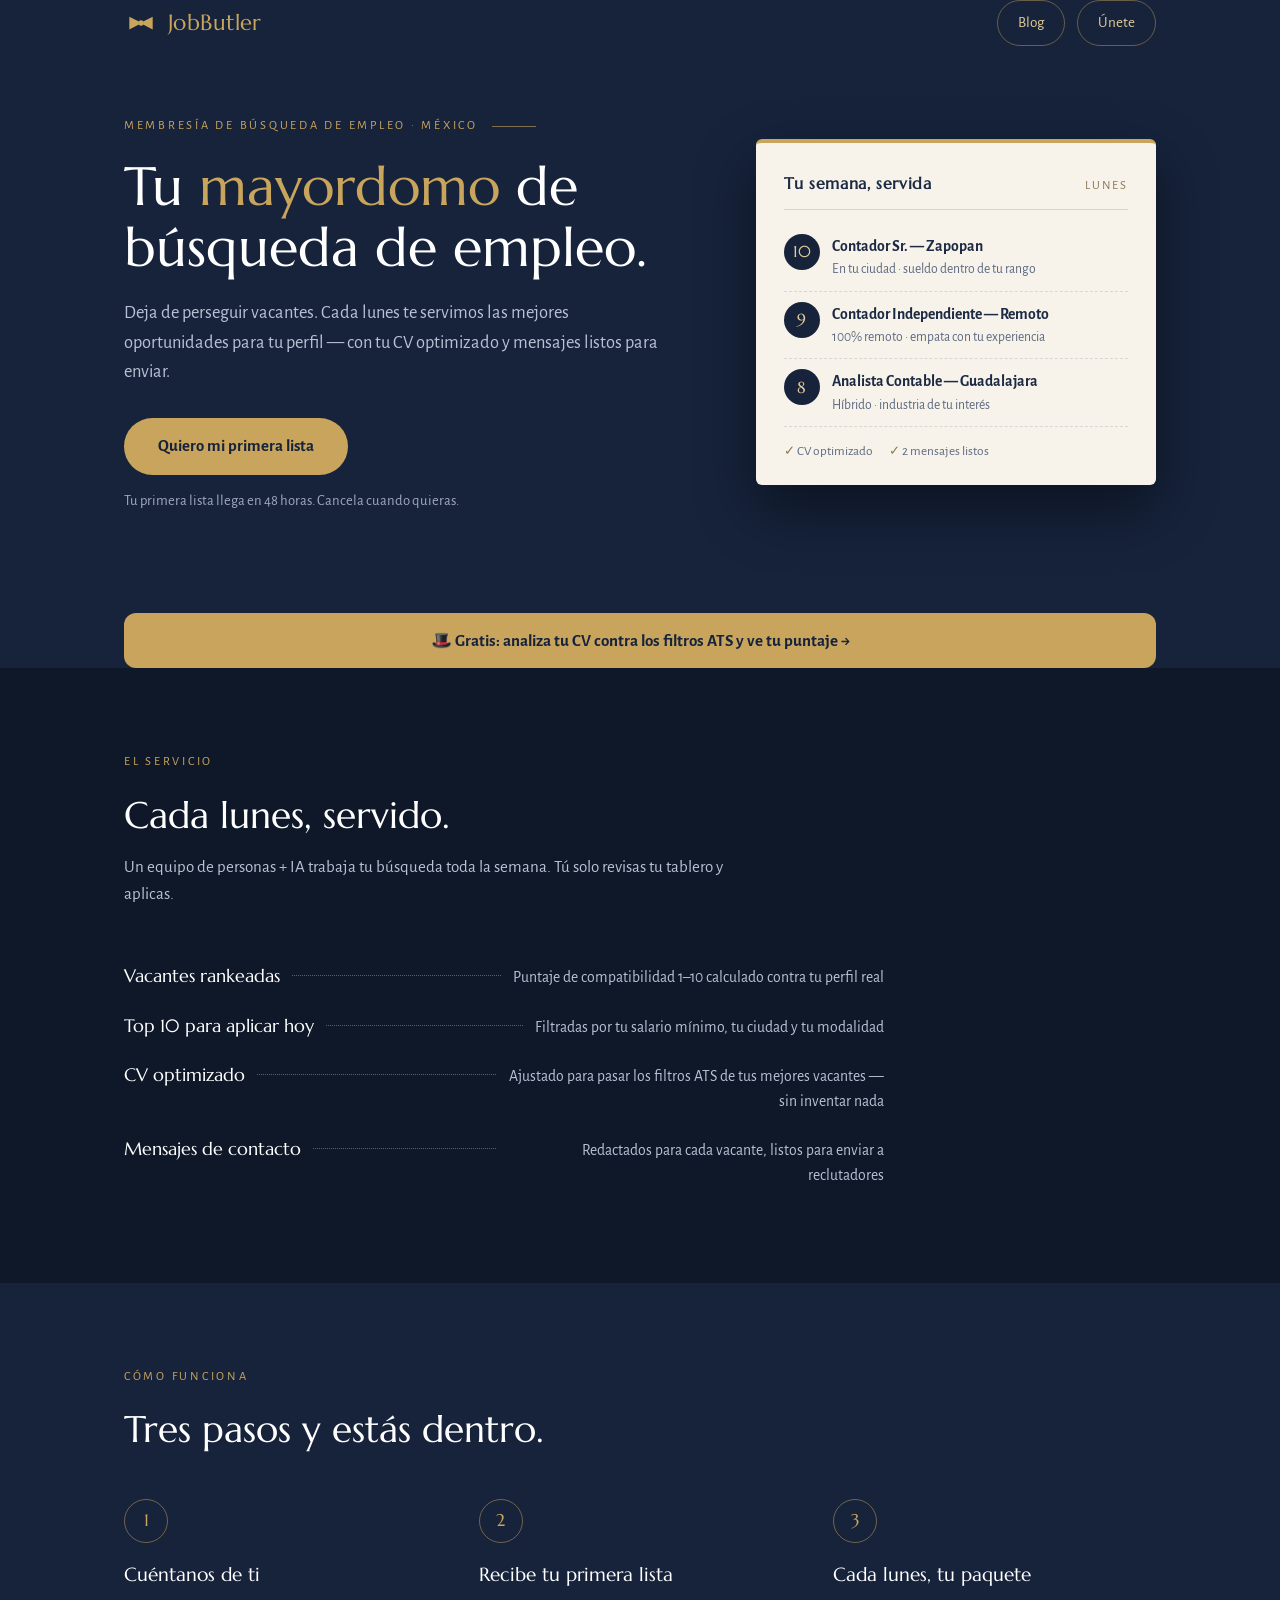
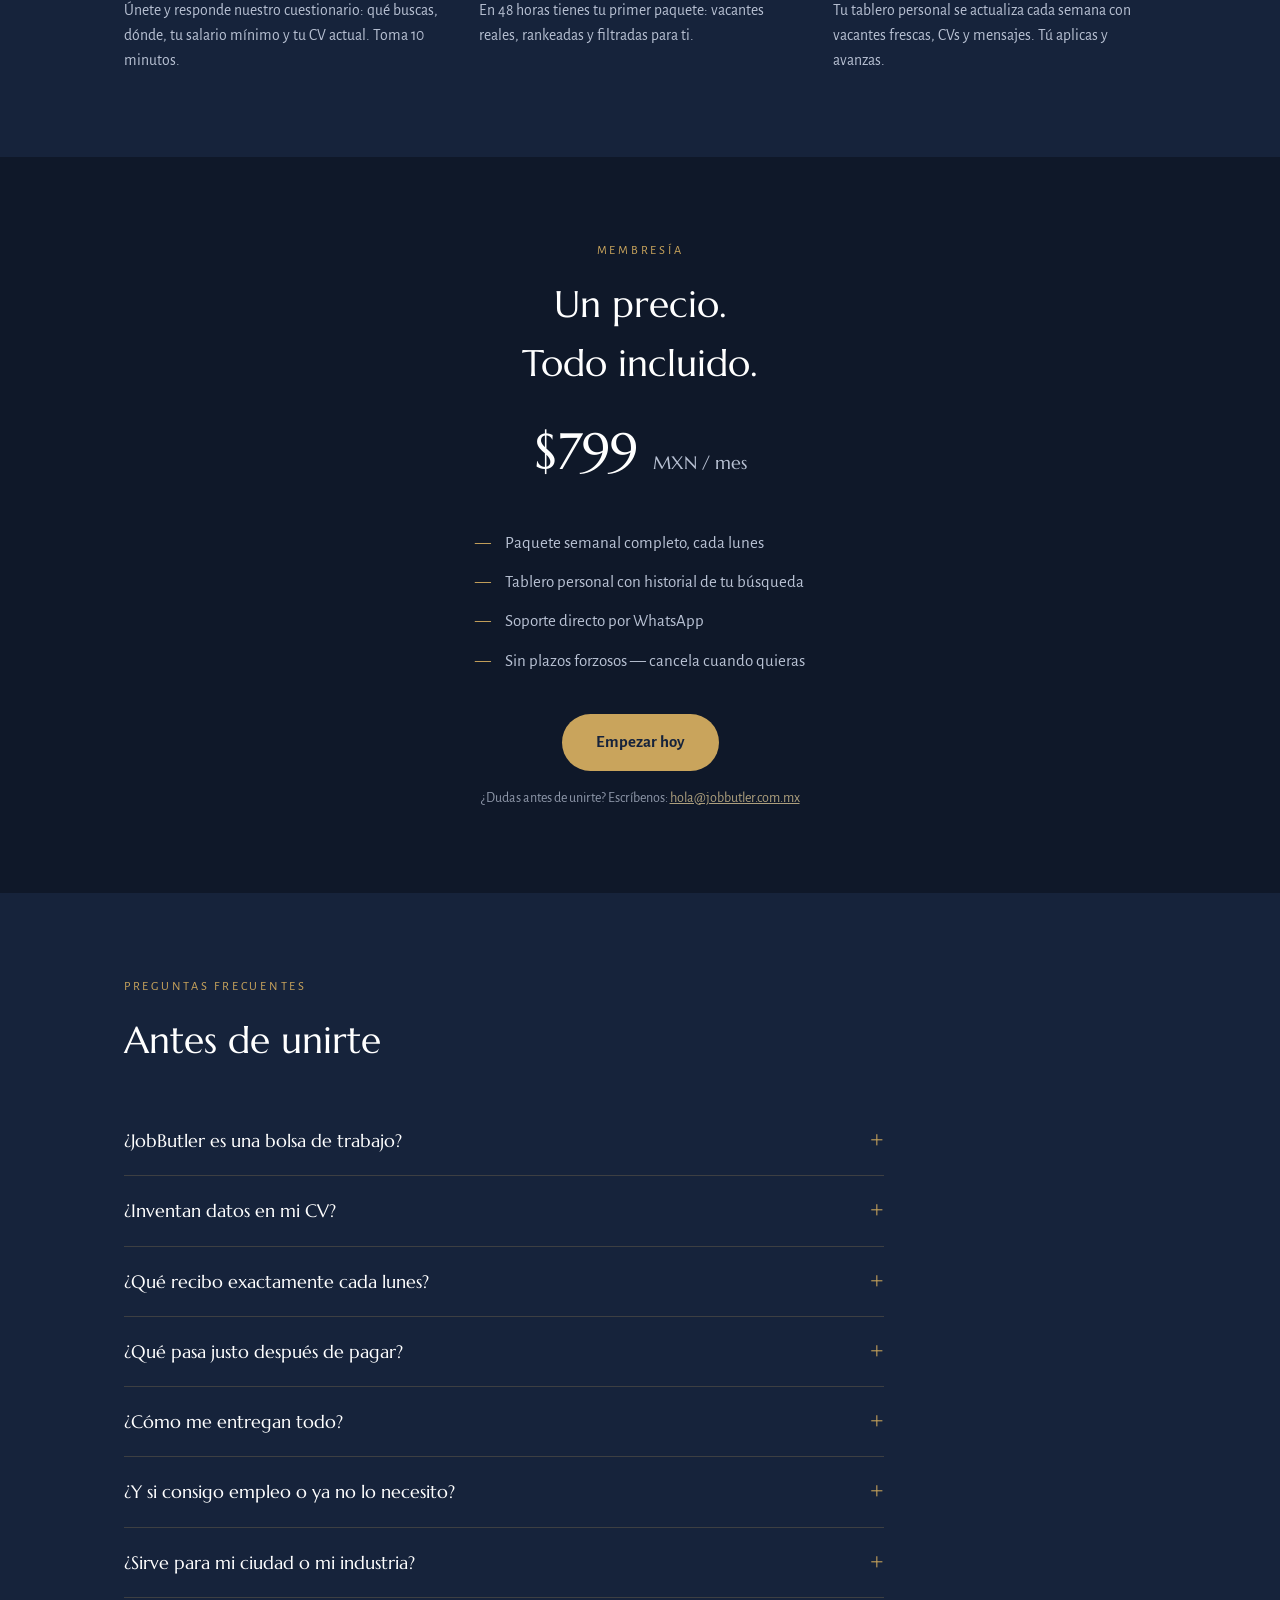
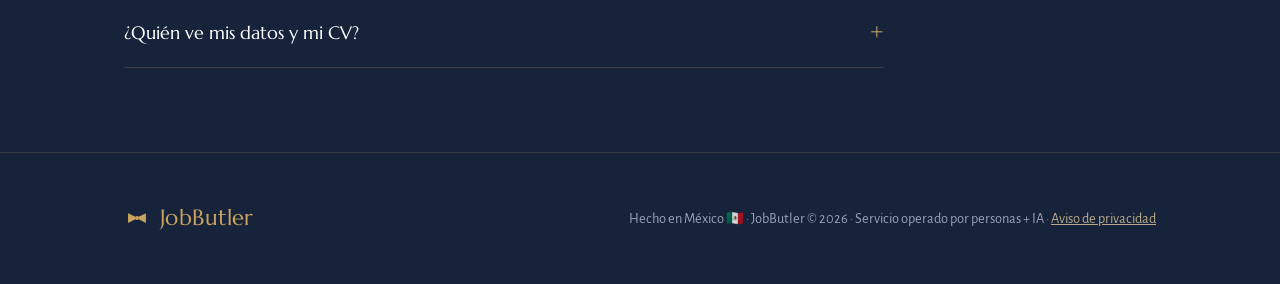
==== commit da9f019c: "feat(landing): sección FAQ (8 objeciones) con schema FAQPage" ====
--- a/index.html
+++ b/index.html
@@ -138,6 +138,19 @@
   .precio li::before{content:"—";color:var(--oro);position:absolute;left:0}
   .fine{font-size:.88rem;opacity:.75;margin-top:16px}
 
+  /* ---- FAQ ---- */
+  section.faq{padding-block:84px}
+  .faq-list{max-width:760px;margin-top:36px}
+  .faq-item{border-bottom:1px solid rgba(201,164,92,.22)}
+  .faq-item summary{
+    cursor:pointer;list-style:none;display:flex;justify-content:space-between;align-items:baseline;gap:16px;
+    font-family:"Marcellus",serif;color:#fff;font-size:1.12rem;padding:18px 0;
+  }
+  .faq-item summary::-webkit-details-marker{display:none}
+  .faq-item summary::after{content:"+";color:var(--oro);font-size:1.3rem;flex:none;transition:transform .2s}
+  .faq-item[open] summary::after{transform:rotate(45deg)}
+  .faq-item p{padding:0 0 20px;font-size:.98rem;max-width:44em}
+
   /* ---- Footer ---- */
   footer{padding:48px 0;border-top:1px solid rgba(201,164,92,.18)}
   .foot-inner{display:flex;justify-content:space-between;align-items:center;gap:20px;flex-wrap:wrap}
@@ -189,6 +202,18 @@
     }
   ]
 }
+</script>
+<script type="application/ld+json">
+{"@context":"https://schema.org","@type":"FAQPage","mainEntity":[
+{"@type":"Question","name":"¿JobButler es una bolsa de trabajo?","acceptedAnswer":{"@type":"Answer","text":"No. Las bolsas de trabajo te dan un buscador y el trabajo lo haces tú. JobButler es un servicio hecho-por-ti: buscamos, filtramos y rankeamos las vacantes contra tu perfil, optimizamos tu CV para cada una y redactamos los mensajes de contacto. Tú decides a cuáles aplicar."}},
+{"@type":"Question","name":"¿Inventan datos en mi CV?","acceptedAnswer":{"@type":"Answer","text":"Jamás. Optimizamos formato, keywords y orden para que tu CV pase los filtros ATS, pero cada dato sale de tu experiencia real. Nada inventado, nada exagerado."}},
+{"@type":"Question","name":"¿Qué recibo exactamente cada lunes?","acceptedAnswer":{"@type":"Answer","text":"Tu charola semanal: vacantes reales rankeadas con puntaje de compatibilidad, el top filtrado por tu salario mínimo, ciudad y modalidad, tu CV optimizado para las mejores vacantes y los mensajes listos para contactar a reclutadores o pedir referidos."}},
+{"@type":"Question","name":"¿Qué pasa justo después de pagar?","acceptedAnswer":{"@type":"Answer","text":"Llenas un formulario de perfil con el puesto que buscas, ciudad, salario mínimo, modalidad y tu CV actual. Con eso preparamos tu primera lista, que llega en un máximo de 48 horas."}},
+{"@type":"Question","name":"¿Cómo me entregan todo?","acceptedAnswer":{"@type":"Answer","text":"En tu tablero personal, con el historial completo de tu búsqueda, y con soporte directo por WhatsApp."}},
+{"@type":"Question","name":"¿Y si consigo empleo o ya no lo necesito?","acceptedAnswer":{"@type":"Answer","text":"Cancelas cuando quieras, sin plazos forzosos ni penalizaciones: basta un mensaje y no se te vuelve a cobrar."}},
+{"@type":"Question","name":"¿Sirve para mi ciudad o mi industria?","acceptedAnswer":{"@type":"Answer","text":"Trabajamos con profesionistas en todo México y filtramos por tu ciudad (o remoto), salario y tipo de rol. Si tu área es muy de nicho, escríbenos antes de unirte y te decimos con honestidad si podemos servirte bien."}},
+{"@type":"Question","name":"¿Quién ve mis datos y mi CV?","acceptedAnswer":{"@type":"Answer","text":"Solo el equipo que prepara tu entrega semanal. Tu perfil se usa únicamente para buscar y rankear vacantes para ti; nunca lo compartimos ni lo vendemos."}}
+]}
 </script>
 <!-- ============ Analytics JobButler ============ -->
 <!-- Google Analytics 4 -->
@@ -355,6 +380,47 @@
   </div>
 </section>
 
+<section class="faq" id="preguntas">
+  <div class="wrap">
+    <span class="section-eyebrow">Preguntas frecuentes</span>
+    <h2>Antes de unirte</h2>
+    <div class="faq-list">
+      <details class="faq-item">
+        <summary>¿JobButler es una bolsa de trabajo?</summary>
+        <p>No. Las bolsas de trabajo te dan un buscador y el trabajo lo haces tú. JobButler es un servicio hecho-por-ti: nosotros buscamos, filtramos y rankeamos las vacantes contra tu perfil, optimizamos tu CV para cada una y te redactamos los mensajes de contacto. Tú decides a cuáles aplicar.</p>
+      </details>
+      <details class="faq-item">
+        <summary>¿Inventan datos en mi CV?</summary>
+        <p>Jamás. Es nuestra regla más estricta: optimizamos formato, keywords y orden para que tu CV pase los filtros ATS, pero cada dato sale de tu experiencia real. Nada inventado, nada exagerado.</p>
+      </details>
+      <details class="faq-item">
+        <summary>¿Qué recibo exactamente cada lunes?</summary>
+        <p>Tu charola semanal: vacantes reales rankeadas con puntaje de compatibilidad, el top filtrado por tu salario mínimo, ciudad y modalidad, tu CV optimizado para las mejores vacantes y los mensajes listos para contactar a reclutadores o pedir referidos.</p>
+      </details>
+      <details class="faq-item">
+        <summary>¿Qué pasa justo después de pagar?</summary>
+        <p>Llenas un formulario de perfil (unos minutos): puesto que buscas, ciudad, salario mínimo, modalidad y tu CV actual. Con eso preparamos tu primera lista, que llega en un máximo de 48 horas.</p>
+      </details>
+      <details class="faq-item">
+        <summary>¿Cómo me entregan todo?</summary>
+        <p>En tu tablero personal, con el historial completo de tu búsqueda, y con soporte directo por WhatsApp para ajustar filtros o resolver dudas en el camino.</p>
+      </details>
+      <details class="faq-item">
+        <summary>¿Y si consigo empleo o ya no lo necesito?</summary>
+        <p>Cancelas cuando quieras, sin plazos forzosos ni penalizaciones: basta un mensaje y no se te vuelve a cobrar. Que canceles porque ya firmaste es el mejor final posible del servicio.</p>
+      </details>
+      <details class="faq-item">
+        <summary>¿Sirve para mi ciudad o mi industria?</summary>
+        <p>Trabajamos con profesionistas en todo México y filtramos por tu ciudad (o remoto), salario y tipo de rol. Si tu área es muy de nicho, escríbenos antes de unirte y te decimos con honestidad si podemos servirte bien.</p>
+      </details>
+      <details class="faq-item">
+        <summary>¿Quién ve mis datos y mi CV?</summary>
+        <p>Solo el equipo que prepara tu entrega semanal. Tu perfil se usa únicamente para buscar y rankear vacantes para ti; nunca lo compartimos ni lo vendemos. Los detalles están en nuestro <a href="/privacidad">aviso de privacidad</a>.</p>
+      </details>
+    </div>
+  </div>
+</section>
+
 <footer>
   <div class="wrap foot-inner">
     <a class="brand" href="#" aria-label="JobButler">
